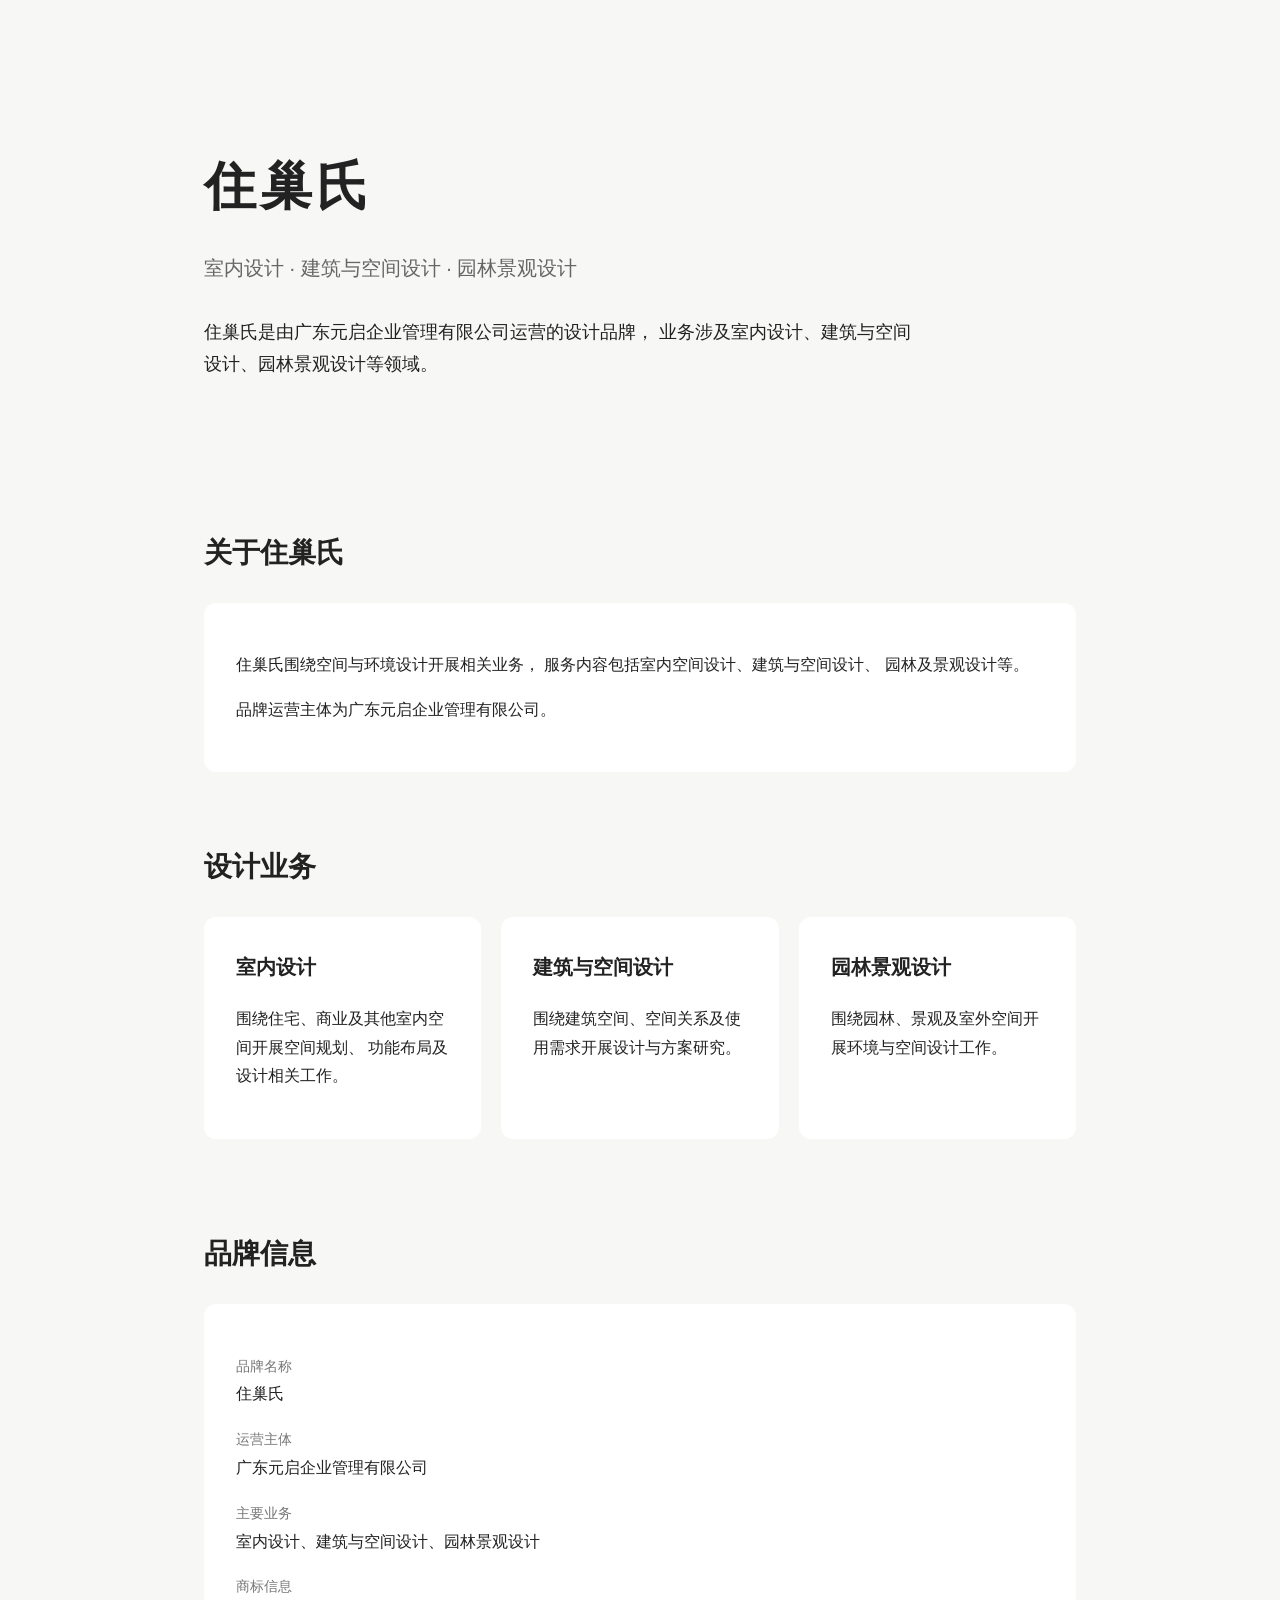
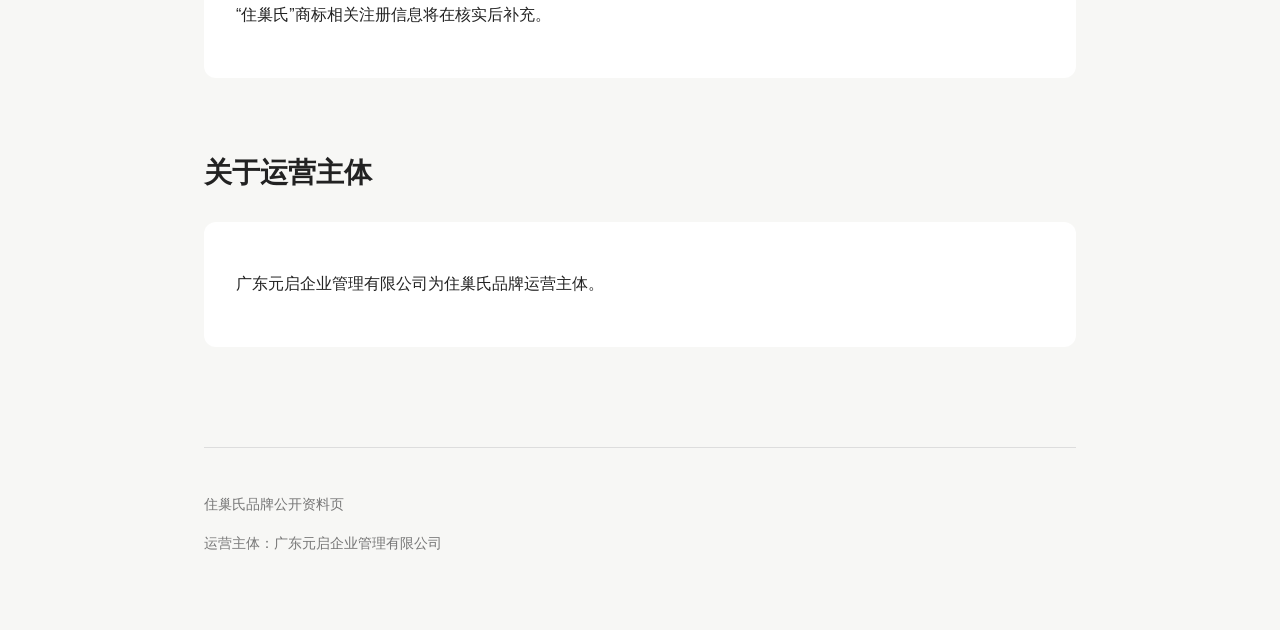
==== index.html @ 0a890a46 "Create Zhuchaoshi brand homepage" ====
<!DOCTYPE html>
<html lang="zh-CN">
<head>
  <meta charset="UTF-8">
  <meta name="viewport" content="width=device-width, initial-scale=1.0">

  <title>住巢氏｜室内设计、建筑与空间设计、园林景观设计</title>

  <meta name="description" content="住巢氏是由广东元启企业管理有限公司运营的设计品牌，业务涉及室内设计、建筑与空间设计、园林景观设计等领域。">

  <meta name="keywords" content="住巢氏,广东元启企业管理有限公司,室内设计,建筑设计,空间设计,园林设计,园林景观设计">

  <meta name="robots" content="index, follow">

  <script type="application/ld+json">
  {
    "@context": "https://schema.org",
    "@type": "Brand",
    "name": "住巢氏",
    "description": "住巢氏是由广东元启企业管理有限公司运营的设计品牌，业务涉及室内设计、建筑与空间设计、园林景观设计等领域。",
    "parentOrganization": {
      "@type": "Organization",
      "name": "广东元启企业管理有限公司"
    },
    "url": "https://zhuchaoshi.github.io/"
  }
  </script>

  <style>
    * {
      box-sizing: border-box;
    }

    body {
      margin: 0;
      font-family: -apple-system, BlinkMacSystemFont, "Segoe UI",
        "Microsoft YaHei", "PingFang SC", Arial, sans-serif;
      color: #222;
      background: #f7f7f5;
      line-height: 1.8;
    }

    .container {
      max-width: 920px;
      margin: 0 auto;
      padding: 60px 24px;
    }

    header {
      padding: 80px 0 60px;
    }

    h1 {
      font-size: 52px;
      margin: 0 0 16px;
      letter-spacing: 4px;
    }

    .subtitle {
      font-size: 20px;
      color: #666;
      margin-bottom: 30px;
    }

    .intro {
      max-width: 720px;
      font-size: 18px;
    }

    section {
      margin: 70px 0;
    }

    h2 {
      font-size: 28px;
      margin-bottom: 24px;
    }

    .card {
      background: #fff;
      padding: 32px;
      border-radius: 12px;
      margin-bottom: 20px;
    }

    .services {
      display: grid;
      grid-template-columns: repeat(auto-fit, minmax(220px, 1fr));
      gap: 20px;
    }

    .service h3 {
      margin-top: 0;
      font-size: 20px;
    }

    .label {
      color: #777;
      font-size: 14px;
    }

    footer {
      margin-top: 100px;
      padding-top: 30px;
      border-top: 1px solid #ddd;
      color: #777;
      font-size: 14px;
    }
  </style>
</head>

<body>

<div class="container">

  <header>
    <h1>住巢氏</h1>

    <div class="subtitle">
      室内设计 · 建筑与空间设计 · 园林景观设计
    </div>

    <p class="intro">
      住巢氏是由广东元启企业管理有限公司运营的设计品牌，
      业务涉及室内设计、建筑与空间设计、园林景观设计等领域。
    </p>
  </header>


  <section>
    <h2>关于住巢氏</h2>

    <div class="card">
      <p>
        住巢氏围绕空间与环境设计开展相关业务，
        服务内容包括室内空间设计、建筑与空间设计、
        园林及景观设计等。
      </p>

      <p>
        品牌运营主体为广东元启企业管理有限公司。
      </p>
    </div>
  </section>


  <section>
    <h2>设计业务</h2>

    <div class="services">

      <div class="card service">
        <h3>室内设计</h3>
        <p>
          围绕住宅、商业及其他室内空间开展空间规划、
          功能布局及设计相关工作。
        </p>
      </div>

      <div class="card service">
        <h3>建筑与空间设计</h3>
        <p>
          围绕建筑空间、空间关系及使用需求开展设计与方案研究。
        </p>
      </div>

      <div class="card service">
        <h3>园林景观设计</h3>
        <p>
          围绕园林、景观及室外空间开展环境与空间设计工作。
        </p>
      </div>

    </div>
  </section>


  <section>
    <h2>品牌信息</h2>

    <div class="card">

      <p>
        <span class="label">品牌名称</span><br>
        住巢氏
      </p>

      <p>
        <span class="label">运营主体</span><br>
        广东元启企业管理有限公司
      </p>

      <p>
        <span class="label">主要业务</span><br>
        室内设计、建筑与空间设计、园林景观设计
      </p>

      <p>
        <span class="label">商标信息</span><br>
        “住巢氏”商标相关注册信息将在核实后补充。
      </p>

    </div>
  </section>


  <section>
    <h2>关于运营主体</h2>

    <div class="card">
      <p>
        广东元启企业管理有限公司为住巢氏品牌运营主体。
      </p>
    </div>
  </section>


  <footer>
    <p>住巢氏品牌公开资料页</p>
    <p>运营主体：广东元启企业管理有限公司</p>
  </footer>

</div>

</body>
</html>
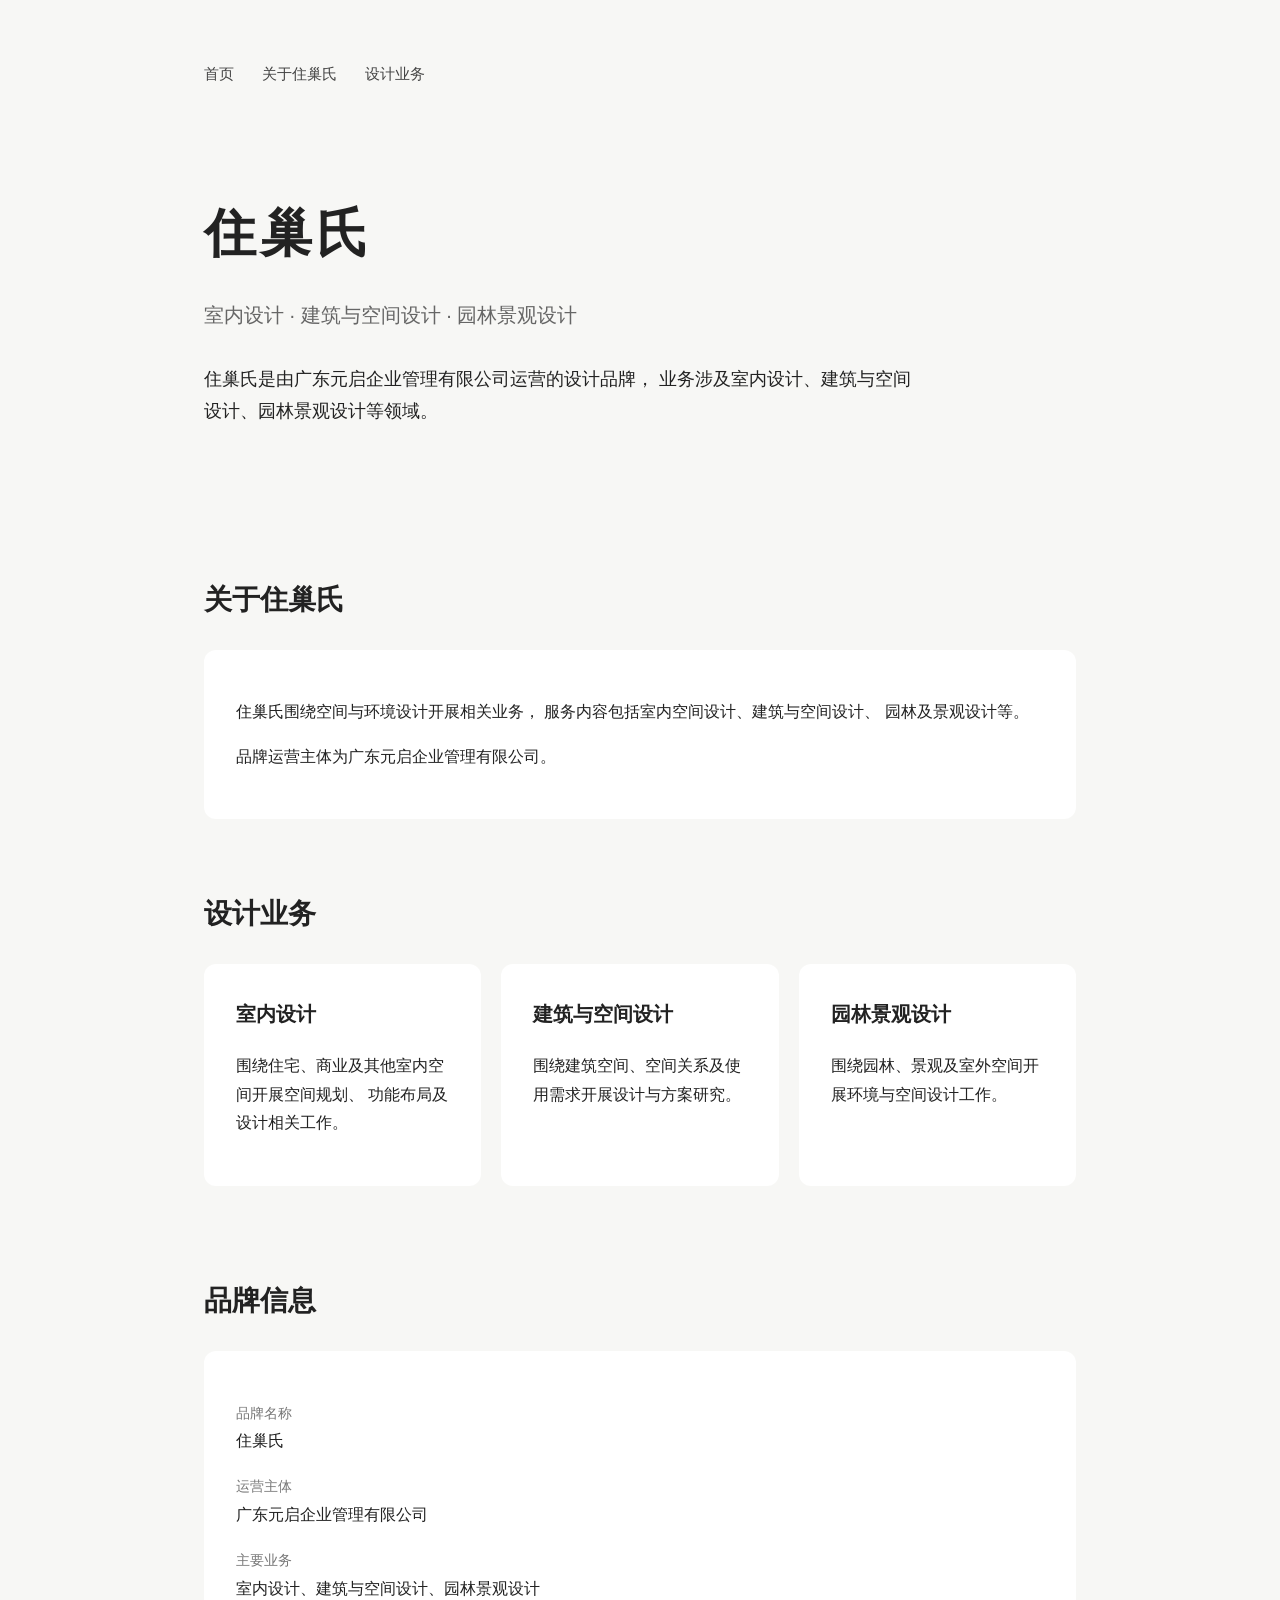
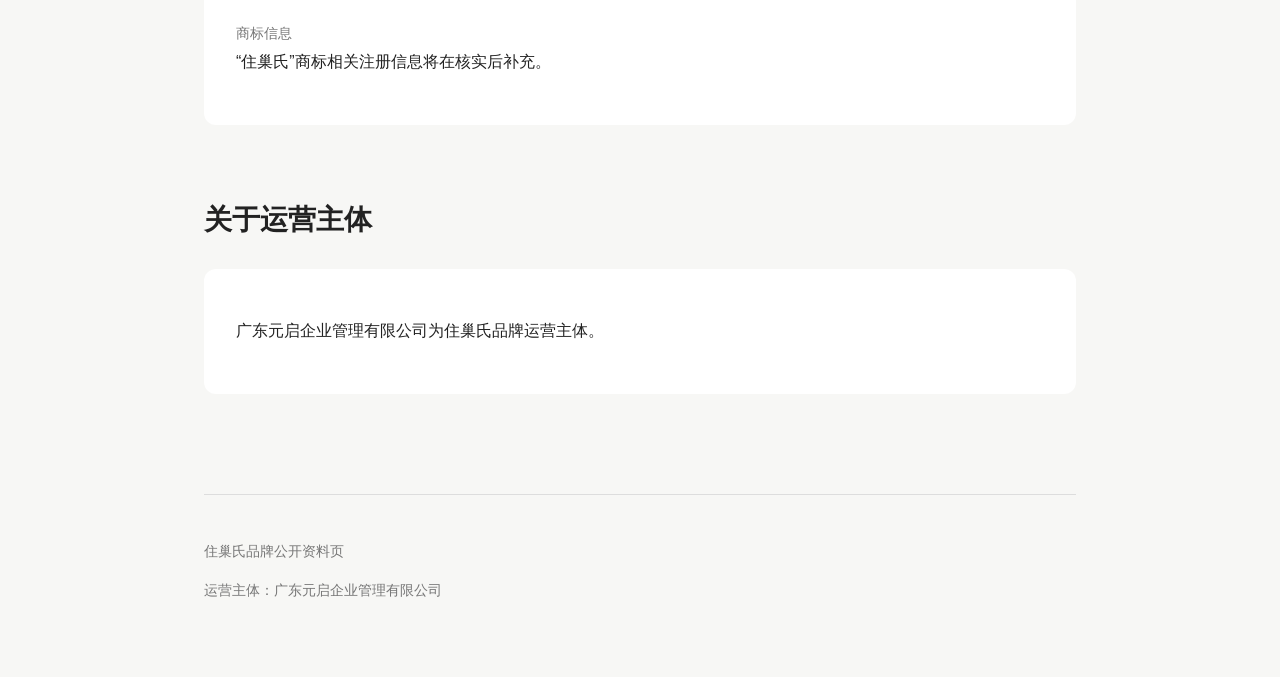
==== commit 19c12ef0: "Enhance SEO with structured data and navigation Updated structured data for better SEO and added nav" ====
--- a/index.html
+++ b/index.html
@@ -12,19 +12,38 @@
 
   <meta name="robots" content="index, follow">
 
-  <script type="application/ld+json">
-  {
-    "@context": "https://schema.org",
-    "@type": "Brand",
-    "name": "住巢氏",
-    "description": "住巢氏是由广东元启企业管理有限公司运营的设计品牌，业务涉及室内设计、建筑与空间设计、园林景观设计等领域。",
-    "parentOrganization": {
+  <meta name="msvalidate.01" content="D561CFACA2C48EE85D8EDE18A79E71CA" />
+
+<script type="application/ld+json">
+{
+  "@context": "https://schema.org",
+  "@graph": [
+    {
+      "@type": "Brand",
+      "@id": "https://zhuchaoshi.github.io/#brand",
+      "name": "住巢氏",
+      "url": "https://zhuchaoshi.github.io/",
+      "description": "住巢氏是由广东元启企业管理有限公司运营的设计品牌，业务涉及室内设计、建筑与空间设计、园林景观设计等领域。"
+    },
+    {
       "@type": "Organization",
-      "name": "广东元启企业管理有限公司"
+      "@id": "https://zhuchaoshi.github.io/#organization",
+      "name": "广东元启企业管理有限公司",
+      "brand": {
+        "@id": "https://zhuchaoshi.github.io/#brand"
+      }
     },
-    "url": "https://zhuchaoshi.github.io/"
-  }
-  </script>
+    {
+      "@type": "WebSite",
+      "name": "住巢氏品牌公开资料页",
+      "url": "https://zhuchaoshi.github.io/",
+      "about": {
+        "@id": "https://zhuchaoshi.github.io/#brand"
+      }
+    }
+  ]
+}
+</script>
 
   <style>
     * {
@@ -46,6 +65,21 @@
       padding: 60px 24px;
     }
 
+    nav {
+  margin-bottom: 20px;
+  font-size: 15px;
+}
+
+nav a {
+  color: #444;
+  text-decoration: none;
+  margin-right: 24px;
+}
+
+nav a:hover {
+  text-decoration: underline;
+}
+
     header {
       padding: 80px 0 60px;
     }
@@ -112,6 +146,12 @@
 <body>
 
 <div class="container">
+
+  <nav>
+    <a href="/">首页</a>
+    <a href="/about.html">关于住巢氏</a>
+    <a href="/services.html">设计业务</a>
+  </nav>
 
   <header>
     <h1>住巢氏</h1>
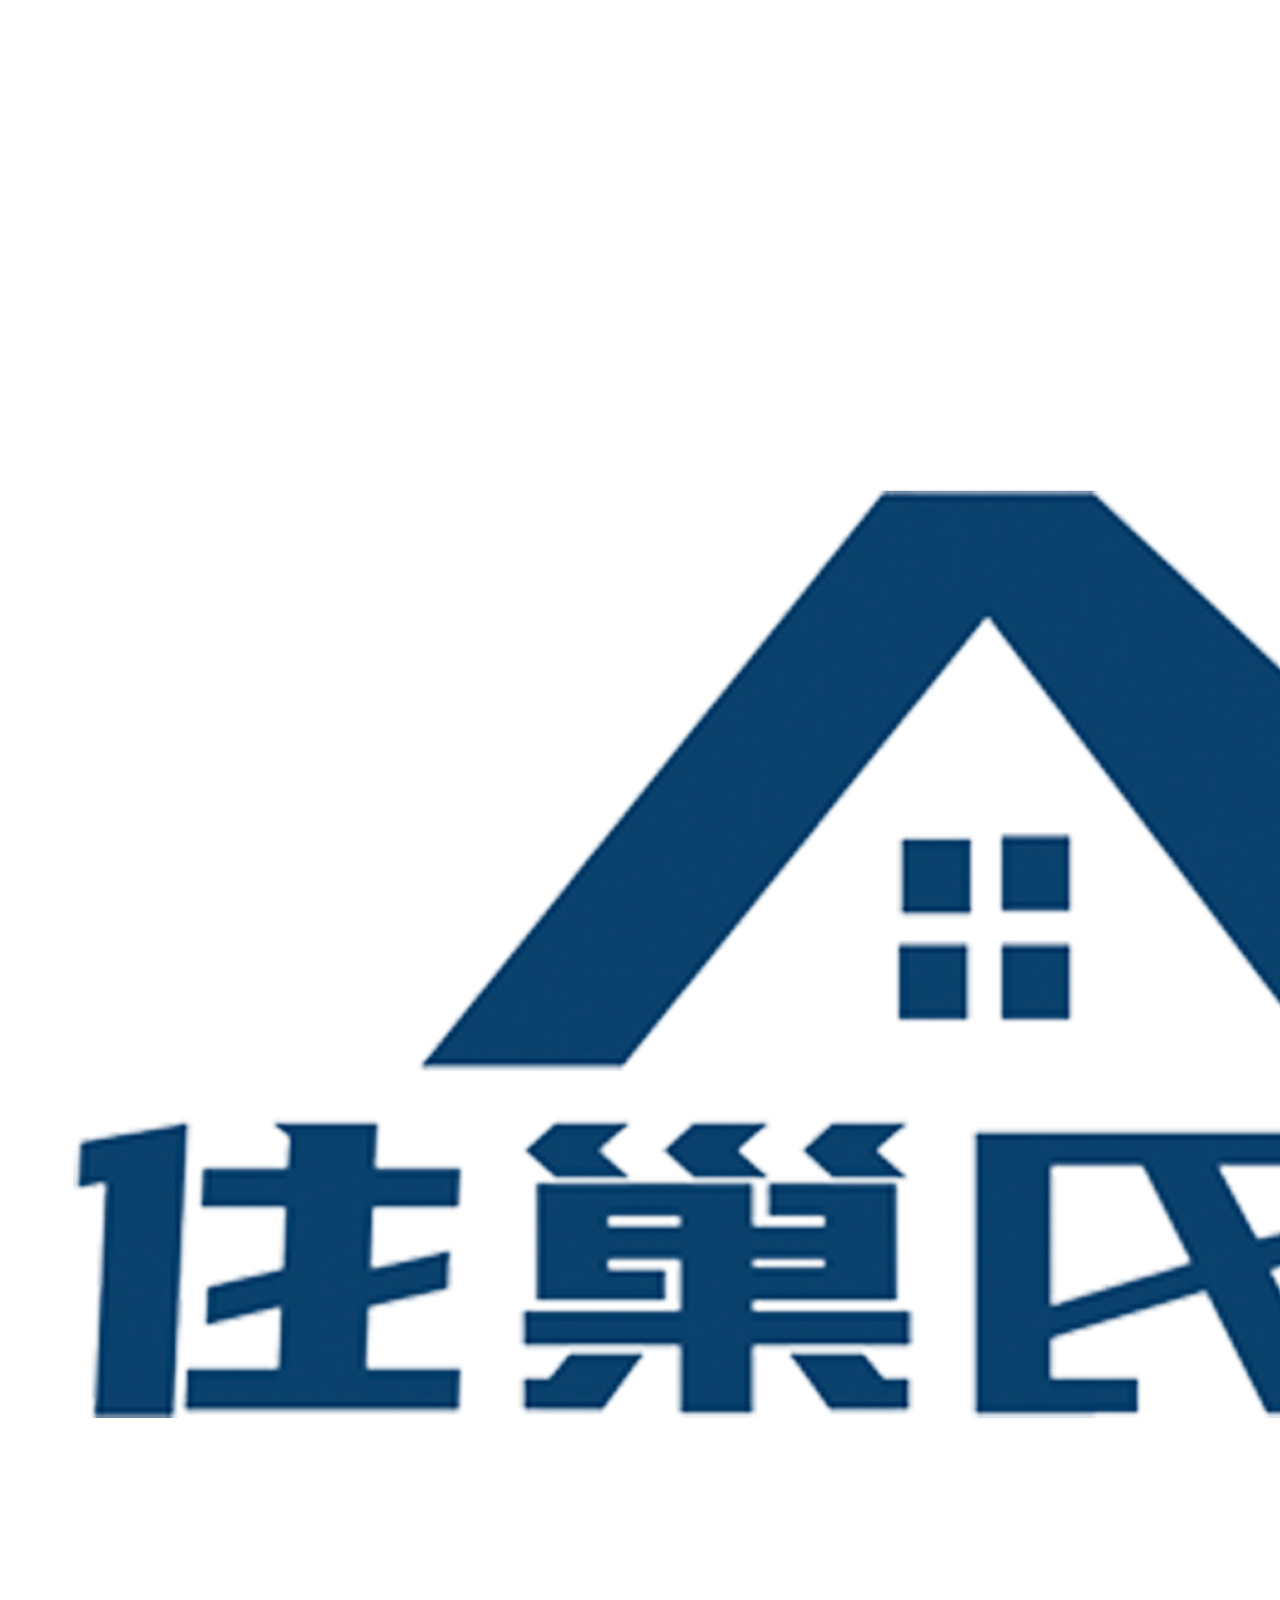
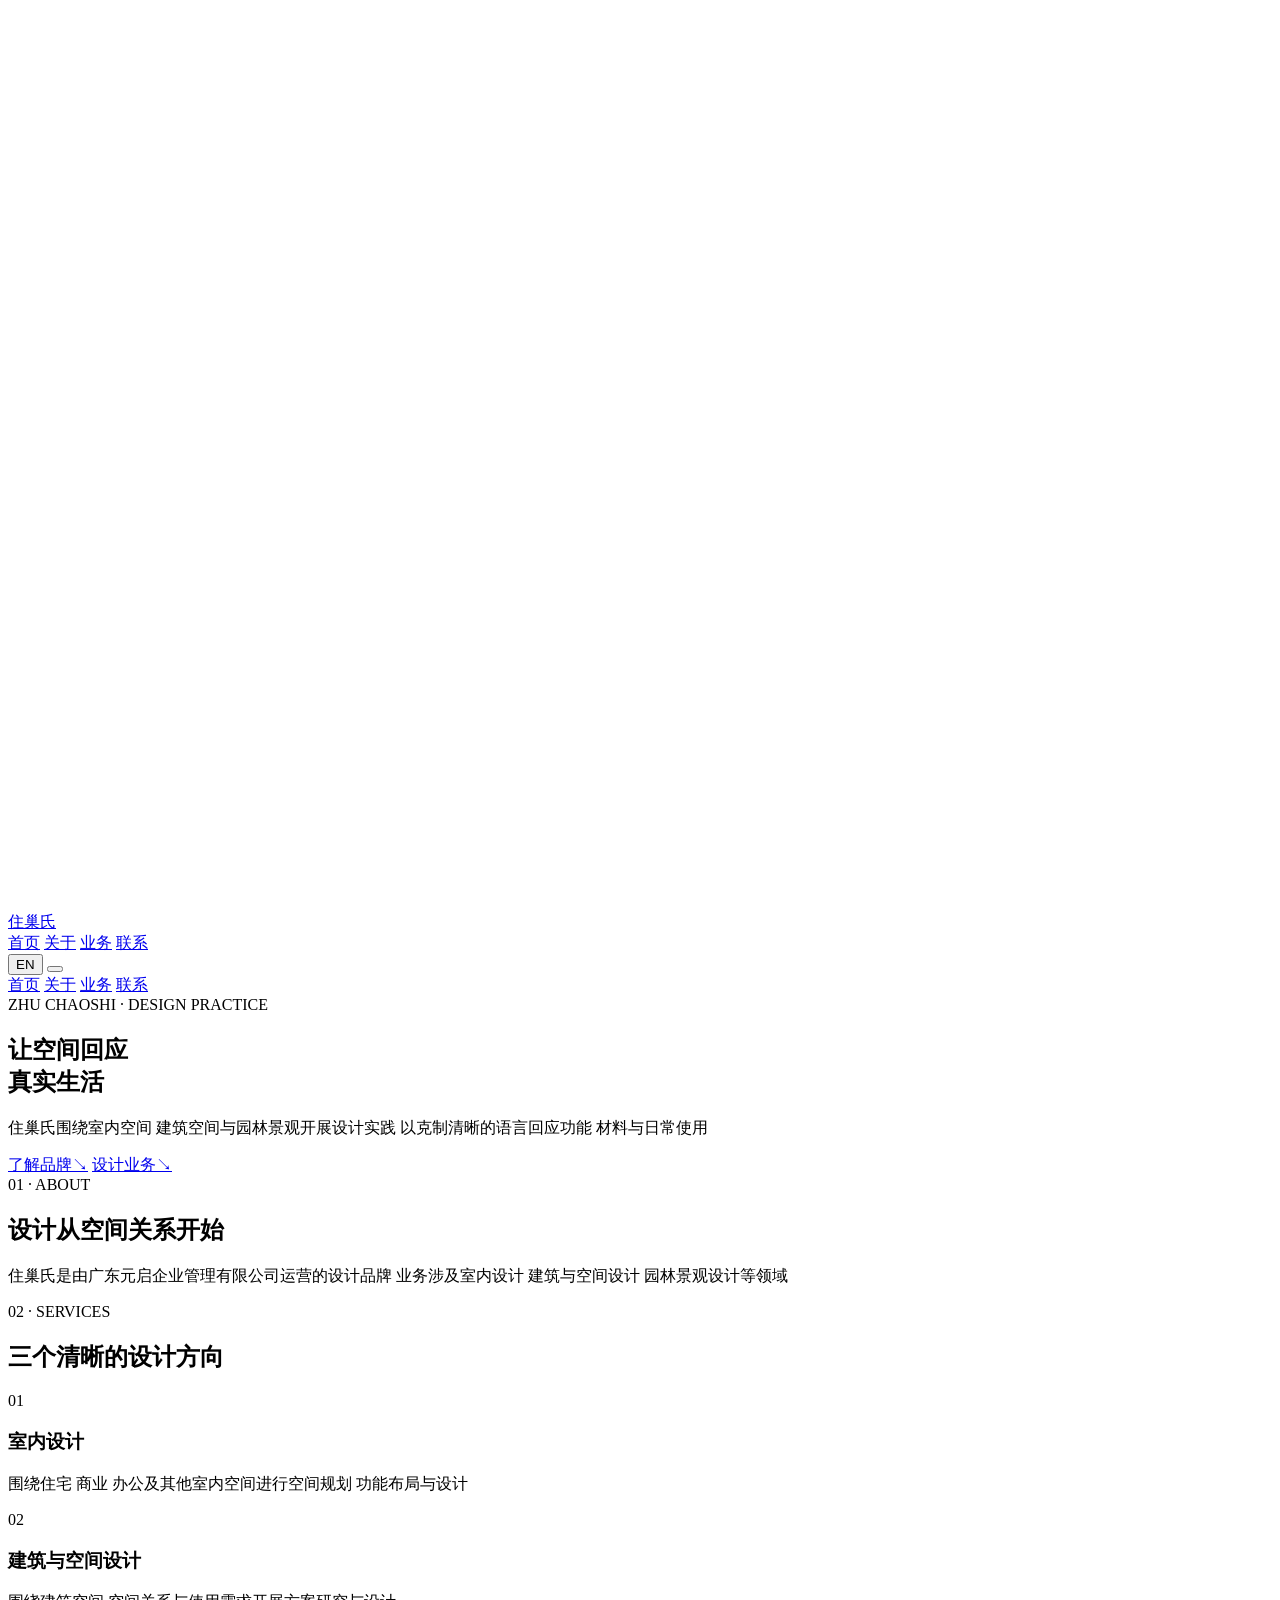
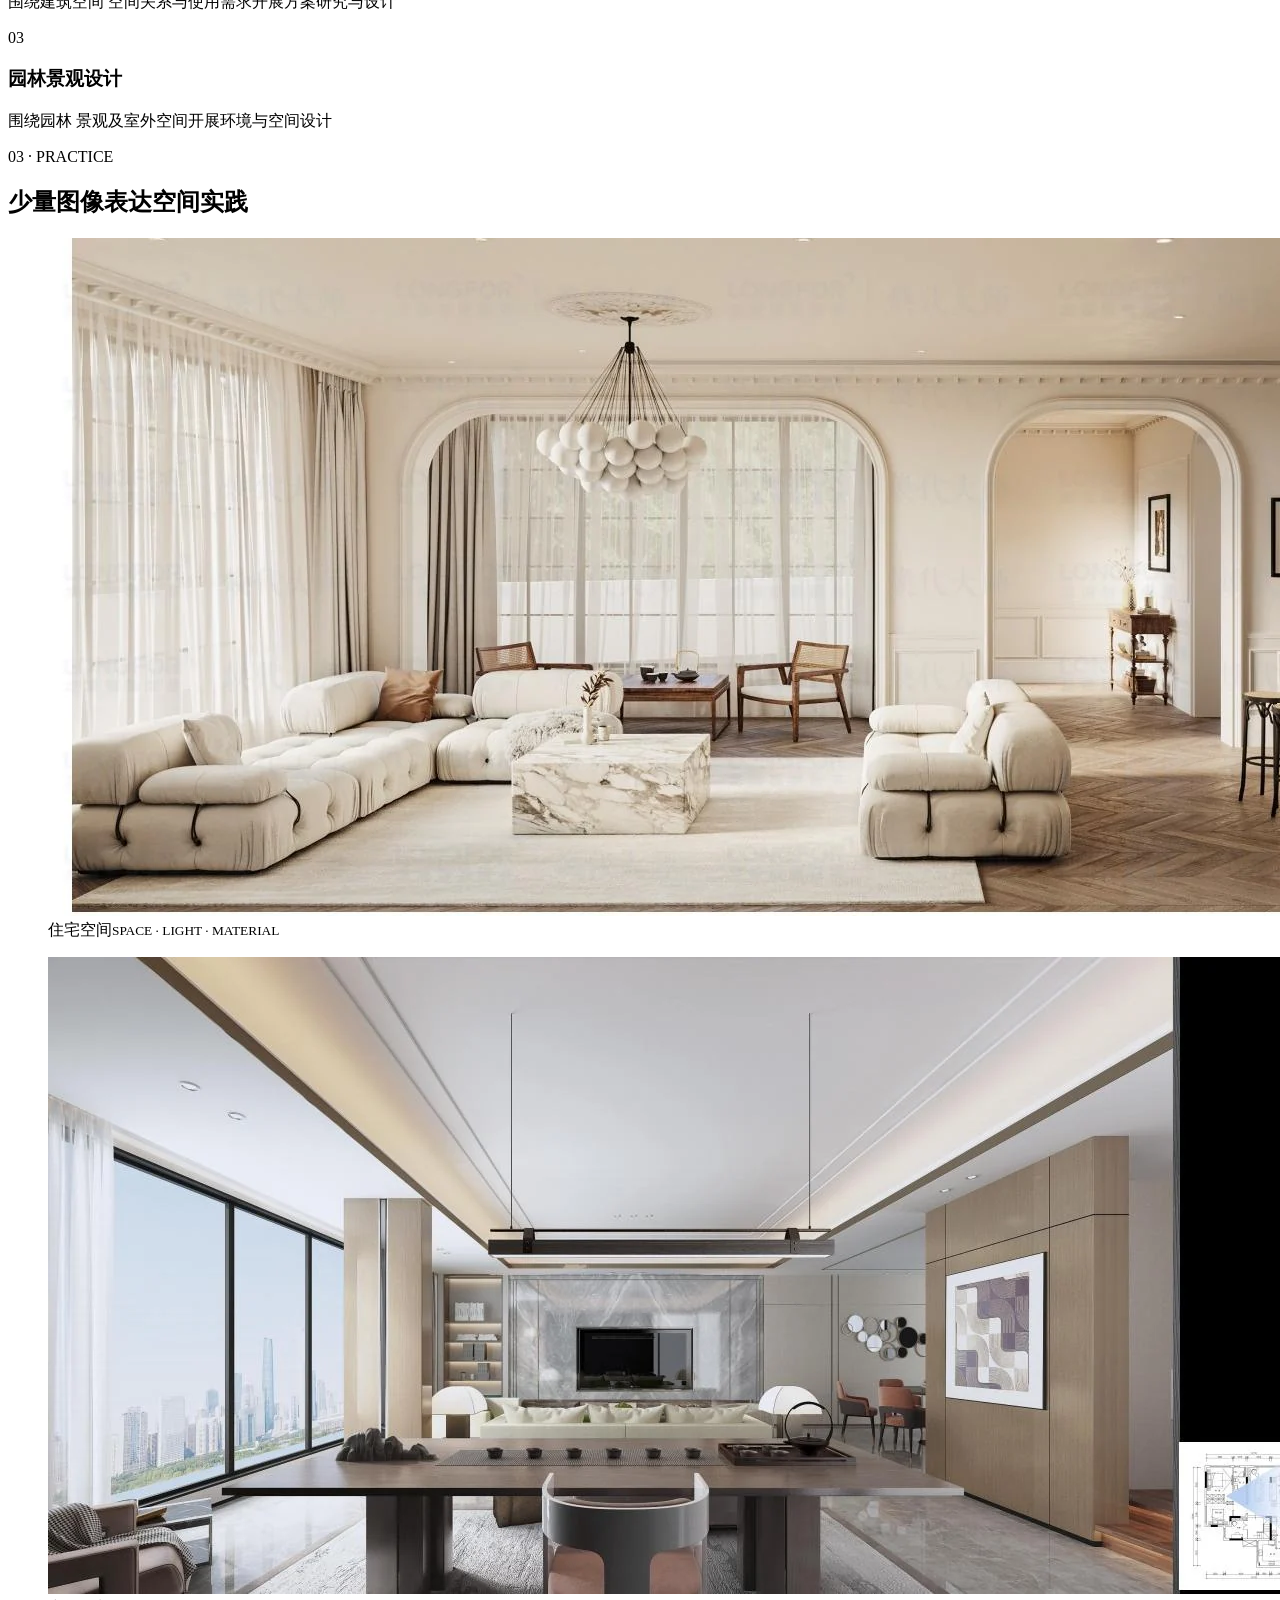
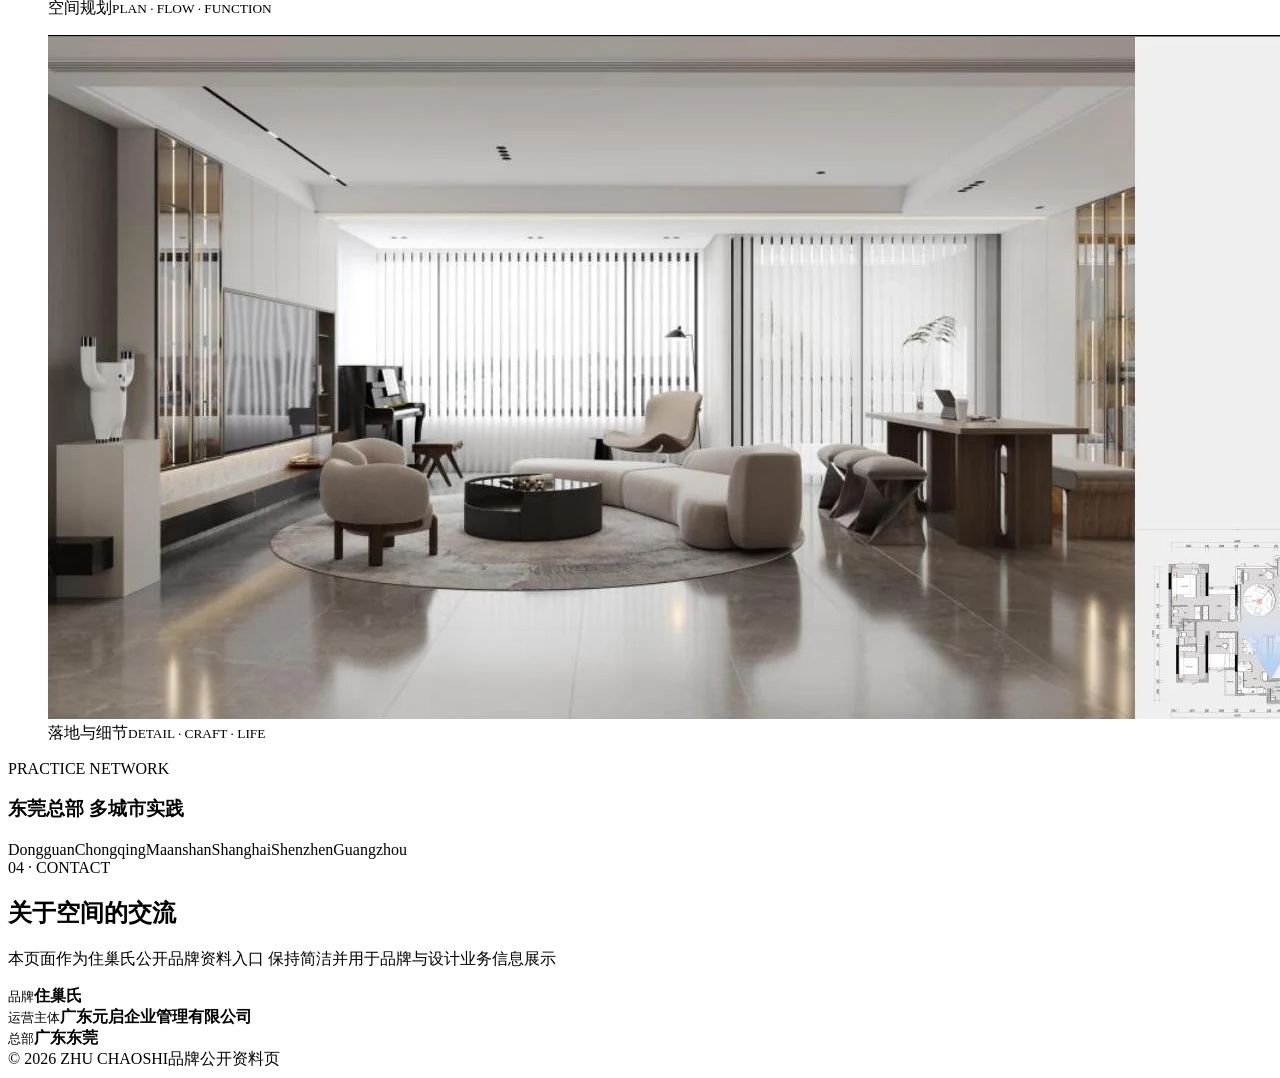
==== commit 68135d9b: "Update index.html with new meta and layout changes" ====
--- a/index.html
+++ b/index.html
@@ -2,7 +2,7 @@
 <html lang="zh-CN">
 <head>
   <meta charset="UTF-8">
-  <meta name="viewport" content="width=device-width, initial-scale=1.0">
+  <meta name="viewport" content="width=device-width, initial-scale=1.0, viewport-fit=cover">
 
   <title>住巢氏｜室内设计、建筑与空间设计、园林景观设计</title>
 
@@ -14,253 +14,139 @@
 
   <meta name="msvalidate.01" content="D561CFACA2C48EE85D8EDE18A79E71CA" />
 
-<script type="application/ld+json">
-{
-  "@context": "https://schema.org",
-  "@graph": [
-    {
-      "@type": "Brand",
-      "@id": "https://zhuchaoshi.github.io/#brand",
-      "name": "住巢氏",
-      "url": "https://zhuchaoshi.github.io/",
-      "description": "住巢氏是由广东元启企业管理有限公司运营的设计品牌，业务涉及室内设计、建筑与空间设计、园林景观设计等领域。"
-    },
-    {
-      "@type": "Organization",
-      "@id": "https://zhuchaoshi.github.io/#organization",
-      "name": "广东元启企业管理有限公司",
-      "brand": {
-        "@id": "https://zhuchaoshi.github.io/#brand"
+  <meta name="google-site-verification" content="wbLENnVeLrzyto8wPE7zfJxowa2nEDpd2dQ3C495n2g" />
+
+  <script type="application/ld+json">
+  {
+    "@context": "https://schema.org",
+    "@graph": [
+      {
+        "@type": "Brand",
+        "@id": "https://zhuchaoshi.github.io/#brand",
+        "name": "住巢氏",
+        "url": "https://zhuchaoshi.github.io/",
+        "description": "住巢氏是由广东元启企业管理有限公司运营的设计品牌，业务涉及室内设计、建筑与空间设计、园林景观设计等领域。"
+      },
+      {
+        "@type": "Organization",
+        "@id": "https://zhuchaoshi.github.io/#organization",
+        "name": "广东元启企业管理有限公司",
+        "brand": {
+          "@id": "https://zhuchaoshi.github.io/#brand"
+        }
+      },
+      {
+        "@type": "WebSite",
+        "name": "住巢氏品牌公开资料页",
+        "url": "https://zhuchaoshi.github.io/",
+        "about": {
+          "@id": "https://zhuchaoshi.github.io/#brand"
+        }
       }
-    },
-    {
-      "@type": "WebSite",
-      "name": "住巢氏品牌公开资料页",
-      "url": "https://zhuchaoshi.github.io/",
-      "about": {
-        "@id": "https://zhuchaoshi.github.io/#brand"
-      }
-    }
-  ]
-}
-</script>
+    ]
+  }
+  </script>
 
-  <style>
-    * {
-      box-sizing: border-box;
-    }
-
-    body {
-      margin: 0;
-      font-family: -apple-system, BlinkMacSystemFont, "Segoe UI",
-        "Microsoft YaHei", "PingFang SC", Arial, sans-serif;
-      color: #222;
-      background: #f7f7f5;
-      line-height: 1.8;
-    }
-
-    .container {
-      max-width: 920px;
-      margin: 0 auto;
-      padding: 60px 24px;
-    }
-
-    nav {
-  margin-bottom: 20px;
-  font-size: 15px;
-}
-
-nav a {
-  color: #444;
-  text-decoration: none;
-  margin-right: 24px;
-}
-
-nav a:hover {
-  text-decoration: underline;
-}
-
-    header {
-      padding: 80px 0 60px;
-    }
-
-    h1 {
-      font-size: 52px;
-      margin: 0 0 16px;
-      letter-spacing: 4px;
-    }
-
-    .subtitle {
-      font-size: 20px;
-      color: #666;
-      margin-bottom: 30px;
-    }
-
-    .intro {
-      max-width: 720px;
-      font-size: 18px;
-    }
-
-    section {
-      margin: 70px 0;
-    }
-
-    h2 {
-      font-size: 28px;
-      margin-bottom: 24px;
-    }
-
-    .card {
-      background: #fff;
-      padding: 32px;
-      border-radius: 12px;
-      margin-bottom: 20px;
-    }
-
-    .services {
-      display: grid;
-      grid-template-columns: repeat(auto-fit, minmax(220px, 1fr));
-      gap: 20px;
-    }
-
-    .service h3 {
-      margin-top: 0;
-      font-size: 20px;
-    }
-
-    .label {
-      color: #777;
-      font-size: 14px;
-    }
-
-    footer {
-      margin-top: 100px;
-      padding-top: 30px;
-      border-top: 1px solid #ddd;
-      color: #777;
-      font-size: 14px;
-    }
-  </style>
+  <meta name="theme-color" content="#0c0e10">
+  <link rel="icon" href="assets/logo.png">
+  <link rel="stylesheet" href="style.css">
 </head>
-
-<body>
-
-<div class="container">
-
-  <nav>
-    <a href="/">首页</a>
-    <a href="/about.html">关于住巢氏</a>
-    <a href="/services.html">设计业务</a>
-  </nav>
-
-  <header>
-    <h1>住巢氏</h1>
-
-    <div class="subtitle">
-      室内设计 · 建筑与空间设计 · 园林景观设计
+<body data-page="index">
+  <header class="nav" id="nav">
+    <div class="nav-inner">
+      <a class="brand" href="/" aria-label="住巢氏首页">
+        <span class="brand-mark">
+          <img class="logo logo-dark" src="assets/logo.png" alt="住巢氏">
+          <img class="logo logo-light" src="assets/logo-white.png" alt="">
+        </span>
+        <span class="brand-name" data-zh="住巢氏" data-en="ZHU CHAOSHI">住巢氏</span>
+      </a>
+      <nav class="nav-links" aria-label="主要导航">
+        <a href="/" aria-current="page" data-zh="首页" data-en="Home">首页</a>
+        <a href="/about.html" data-zh="关于" data-en="About">关于</a>
+        <a href="/services.html" data-zh="业务" data-en="Services">业务</a>
+        <a href="#contact" data-zh="联系" data-en="Contact">联系</a>
+      </nav>
+      <div class="nav-actions">
+        <button class="lang-btn" id="langBtn" type="button" aria-label="Switch language">EN</button>
+        <button class="menu-btn" id="menuBtn" type="button" aria-label="打开菜单" aria-expanded="false"><span></span><span></span></button>
+      </div>
     </div>
-
-    <p class="intro">
-      住巢氏是由广东元启企业管理有限公司运营的设计品牌，
-      业务涉及室内设计、建筑与空间设计、园林景观设计等领域。
-    </p>
+    <div class="mobile-menu" id="mobileMenu">
+      <a href="/" data-zh="首页" data-en="Home">首页</a>
+      <a href="/about.html" data-zh="关于" data-en="About">关于</a>
+      <a href="/services.html" data-zh="业务" data-en="Services">业务</a>
+      <a href="#contact" data-zh="联系" data-en="Contact">联系</a>
+    </div>
   </header>
 
+  <main>
+    <section class="hero">
+      <div class="hero-image" aria-hidden="true"></div>
+      <div class="hero-shade" aria-hidden="true"></div>
+      <div class="hero-content container reveal is-visible">
+        <div class="eyebrow">ZHU CHAOSHI · DESIGN PRACTICE</div>
+        <h1><span data-zh="让空间回应" data-en="Spaces shaped">让空间回应</span><br><span data-zh="真实生活" data-en="around real life">真实生活</span></h1>
+        <p data-zh="住巢氏围绕室内空间 建筑空间与园林景观开展设计实践 以克制清晰的语言回应功能 材料与日常使用" data-en="Zhu Chaoshi works across interiors, architecture and landscape, using a restrained and clear design language to respond to function, material and everyday life.">住巢氏围绕室内空间 建筑空间与园林景观开展设计实践 以克制清晰的语言回应功能 材料与日常使用</p>
+        <div class="hero-actions">
+          <a class="pill-link" href="/about.html"><span data-zh="了解品牌" data-en="About the brand">了解品牌</span><span aria-hidden="true">↘</span></a>
+          <a class="pill-link" href="/services.html"><span data-zh="设计业务" data-en="Design services">设计业务</span><span aria-hidden="true">↘</span></a>
+        </div>
+      </div>
+    </section>
 
-  <section>
-    <h2>关于住巢氏</h2>
+    <section class="section section-white">
+      <div class="container intro-grid">
+        <div class="section-kicker reveal">01 · ABOUT</div>
+        <div class="copy reveal">
+          <h2 data-zh="设计从空间关系开始" data-en="Design begins with spatial relationships">设计从空间关系开始</h2>
+          <p data-zh="住巢氏是由广东元启企业管理有限公司运营的设计品牌 业务涉及室内设计 建筑与空间设计 园林景观设计等领域" data-en="Zhu Chaoshi is a design brand operated by Guangdong Yuanqi Enterprise Management Co., Ltd., with work spanning interior design, architecture and spatial design, and landscape design.">住巢氏是由广东元启企业管理有限公司运营的设计品牌 业务涉及室内设计 建筑与空间设计 园林景观设计等领域</p>
+        </div>
+      </div>
+    </section>
 
-    <div class="card">
-      <p>
-        住巢氏围绕空间与环境设计开展相关业务，
-        服务内容包括室内空间设计、建筑与空间设计、
-        园林及景观设计等。
-      </p>
+    <section class="section" id="services">
+      <div class="container">
+        <div class="section-head reveal">
+          <div><div class="section-kicker">02 · SERVICES</div><h2 data-zh="三个清晰的设计方向" data-en="Three focused design directions">三个清晰的设计方向</h2></div>
+        </div>
+        <div class="cards">
+          <article class="card reveal"><span class="index">01</span><h3 data-zh="室内设计" data-en="Interior Design">室内设计</h3><p data-zh="围绕住宅 商业 办公及其他室内空间进行空间规划 功能布局与设计" data-en="Planning, functional layout and interior design for residential, commercial, workplace and other interior spaces.">围绕住宅 商业 办公及其他室内空间进行空间规划 功能布局与设计</p></article>
+          <article class="card reveal"><span class="index">02</span><h3 data-zh="建筑与空间设计" data-en="Architecture & Spatial Design">建筑与空间设计</h3><p data-zh="围绕建筑空间 空间关系与使用需求开展方案研究与设计" data-en="Design and concept development around architectural space, spatial relationships and patterns of use.">围绕建筑空间 空间关系与使用需求开展方案研究与设计</p></article>
+          <article class="card reveal"><span class="index">03</span><h3 data-zh="园林景观设计" data-en="Landscape Design">园林景观设计</h3><p data-zh="围绕园林 景观及室外空间开展环境与空间设计" data-en="Environmental and spatial design for gardens, landscapes and outdoor spaces.">围绕园林 景观及室外空间开展环境与空间设计</p></article>
+        </div>
+      </div>
+    </section>
 
-      <p>
-        品牌运营主体为广东元启企业管理有限公司。
-      </p>
-    </div>
-  </section>
+    <section class="section section-soft" id="practice">
+      <div class="container">
+        <div class="section-head reveal"><div><div class="section-kicker">03 · PRACTICE</div><h2 data-zh="少量图像表达空间实践" data-en="A concise view of our spatial practice">少量图像表达空间实践</h2></div></div>
+        <div class="gallery-grid">
+          <figure class="gallery-card gallery-wide reveal"><img src="assets/space-01.webp" alt="住巢氏住宅空间设计"><figcaption><span data-zh="住宅空间" data-en="Residential Space">住宅空间</span><small>SPACE · LIGHT · MATERIAL</small></figcaption></figure>
+          <figure class="gallery-card reveal"><img src="assets/space-02.webp" alt="住巢氏空间规划"><figcaption><span data-zh="空间规划" data-en="Spatial Planning">空间规划</span><small>PLAN · FLOW · FUNCTION</small></figcaption></figure>
+          <figure class="gallery-card reveal"><img src="assets/space-03.webp" alt="住巢氏设计细节"><figcaption><span data-zh="落地与细节" data-en="Realization & Detail">落地与细节</span><small>DETAIL · CRAFT · LIFE</small></figcaption></figure>
+        </div>
+        <div class="info-panel reveal">
+          <div class="section-kicker">PRACTICE NETWORK</div>
+          <h3 data-zh="东莞总部 多城市实践" data-en="Dongguan Headquarters Multi-city Practice">东莞总部 多城市实践</h3>
+          <div class="city-list"><span>Dongguan</span><span>Chongqing</span><span>Maanshan</span><span>Shanghai</span><span>Shenzhen</span><span>Guangzhou</span></div>
+        </div>
+      </div>
+    </section>
 
+    <section class="section section-dark" id="contact">
+      <div class="container contact-grid">
+        <div class="contact-copy reveal"><div class="section-kicker">04 · CONTACT</div><h2 data-zh="关于空间的交流" data-en="A conversation about space">关于空间的交流</h2><p data-zh="本页面作为住巢氏公开品牌资料入口 保持简洁并用于品牌与设计业务信息展示" data-en="This page serves as Zhu Chaoshi's public brand profile, presenting the brand and its design practice in a concise format.">本页面作为住巢氏公开品牌资料入口 保持简洁并用于品牌与设计业务信息展示</p></div>
+        <div class="contact-card reveal">
+          <div class="contact-row"><small data-zh="品牌" data-en="Brand">品牌</small><strong data-zh="住巢氏" data-en="Zhu Chaoshi">住巢氏</strong></div>
+          <div class="contact-row"><small data-zh="运营主体" data-en="Operator">运营主体</small><strong data-zh="广东元启企业管理有限公司" data-en="Guangdong Yuanqi Enterprise Management Co., Ltd.">广东元启企业管理有限公司</strong></div>
+          <div class="contact-row"><small data-zh="总部" data-en="Headquarters">总部</small><strong data-zh="广东东莞" data-en="Dongguan, Guangdong">广东东莞</strong></div>
+        </div>
+      </div>
+    </section>
+  </main>
 
-  <section>
-    <h2>设计业务</h2>
-
-    <div class="services">
-
-      <div class="card service">
-        <h3>室内设计</h3>
-        <p>
-          围绕住宅、商业及其他室内空间开展空间规划、
-          功能布局及设计相关工作。
-        </p>
-      </div>
-
-      <div class="card service">
-        <h3>建筑与空间设计</h3>
-        <p>
-          围绕建筑空间、空间关系及使用需求开展设计与方案研究。
-        </p>
-      </div>
-
-      <div class="card service">
-        <h3>园林景观设计</h3>
-        <p>
-          围绕园林、景观及室外空间开展环境与空间设计工作。
-        </p>
-      </div>
-
-    </div>
-  </section>
-
-
-  <section>
-    <h2>品牌信息</h2>
-
-    <div class="card">
-
-      <p>
-        <span class="label">品牌名称</span><br>
-        住巢氏
-      </p>
-
-      <p>
-        <span class="label">运营主体</span><br>
-        广东元启企业管理有限公司
-      </p>
-
-      <p>
-        <span class="label">主要业务</span><br>
-        室内设计、建筑与空间设计、园林景观设计
-      </p>
-
-      <p>
-        <span class="label">商标信息</span><br>
-        “住巢氏”商标相关注册信息将在核实后补充。
-      </p>
-
-    </div>
-  </section>
-
-
-  <section>
-    <h2>关于运营主体</h2>
-
-    <div class="card">
-      <p>
-        广东元启企业管理有限公司为住巢氏品牌运营主体。
-      </p>
-    </div>
-  </section>
-
-
-  <footer>
-    <p>住巢氏品牌公开资料页</p>
-    <p>运营主体：广东元启企业管理有限公司</p>
-  </footer>
-
-</div>
-
+  <footer class="footer"><div class="container footer-inner"><span>© 2026 ZHU CHAOSHI</span><span data-zh="品牌公开资料页" data-en="Brand Profile">品牌公开资料页</span></div></footer>
+  <script src="main.js"></script>
 </body>
 </html>
